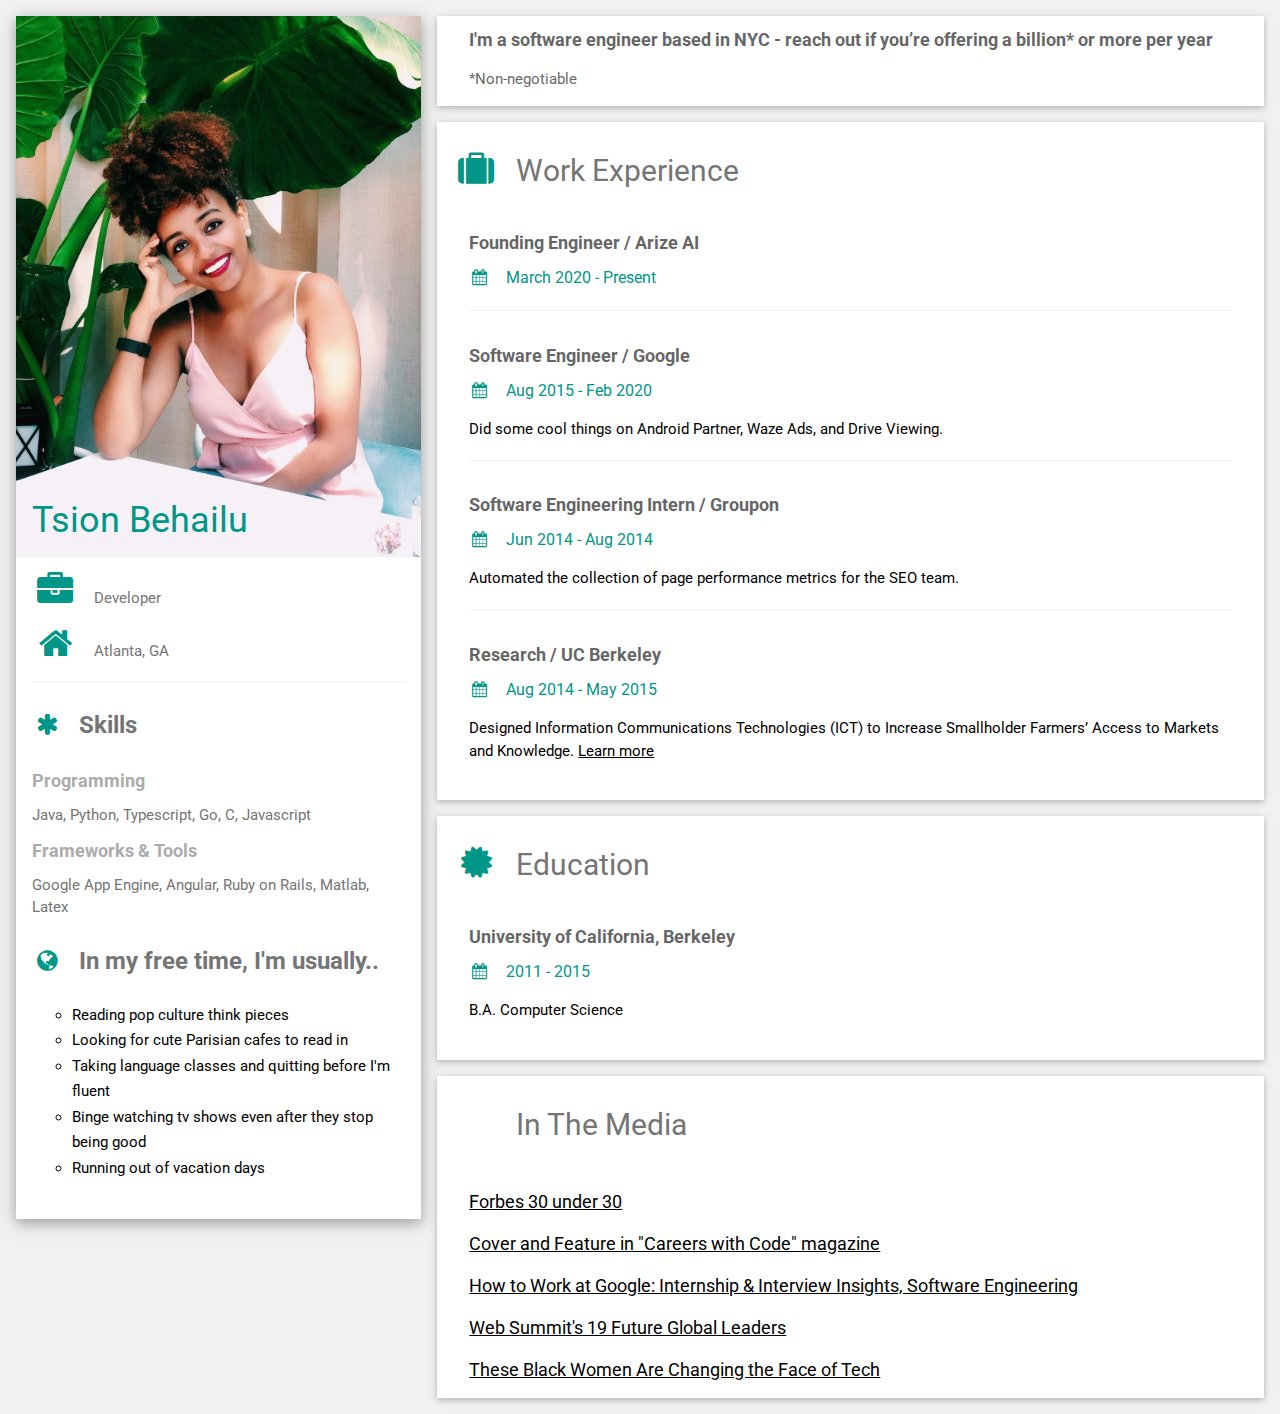
==== index.html @ 03ca297b "update location" ====
<!DOCTYPE html>
<html>

<head>
  <!-- Global site tag (gtag.js) - Google Analytics -->
  <script async src="https://www.googletagmanager.com/gtag/js?id=UA-127424694-1"></script>
  <script>
    window.dataLayer = window.dataLayer || [];

    function gtag() {
      dataLayer.push(arguments);
    }
    gtag('js', new Date());

    gtag('config', 'UA-127424694-1');
  </script>

  <title>Tsion Behailu</title>
  <meta charset="UTF-8">
  <meta name="viewport" content="width=device-width, initial-scale=1">
  <link rel="stylesheet" href="https://www.w3schools.com/w3css/4/w3.css">
  <link rel='stylesheet' href='https://fonts.googleapis.com/css?family=Roboto'>
  <link rel='stylesheet' href="https://use.fontawesome.com/releases/v5.3.1/css/all.css" integrity="sha384-mzrmE5qonljUremFsqc01SB46JvROS7bZs3IO2EmfFsd15uHvIt+Y8vEf7N7fWAU" crossorigin="anonymous">

  <link rel="stylesheet" href="https://cdnjs.cloudflare.com/ajax/libs/font-awesome/4.7.0/css/font-awesome.min.css">

  <style>
    html,
    body,
    h1,
    h2,
    h3,
    h4,
    h5,
    h6 {
      font-family: "Roboto", sans-serif
    }
  </style>

</head>

<body class="w3-light-grey">

  <!-- Page Container -->
  <div class="w3-content w3-margin-top" style="max-width:1400px;">

    <!-- The Grid -->
    <div class="w3-row-padding">

      <!-- Left Column -->
      <div class="w3-third">

        <div class="w3-white w3-text-grey w3-card-4">
          <div class="w3-display-container">
            <img src="images/avatar.jpg" style="width:100%" alt="Avatar">
            <div class="w3-display-bottomleft w3-container w3-text-teal">
              <h1>Tsion Behailu</h1>
            </div>
          </div>
          <div class="w3-container">
            <p><i class="fa fa-briefcase fa-fw w3-margin-right w3-xxlarge w3-text-teal"></i>Developer</p>
            <p><i class="fa fa-home fa-fw w3-margin-right w3-xxlarge w3-text-teal"></i>Atlanta, GA</p>
            <!-- <p><i class="fa fa-envelope fa-fw w3-margin-right w3-large w3-text-teal"></i>ex@mail.com</p> -->
            <!-- <p><i class="fa fa-phone fa-fw w3-margin-right w3-large w3-text-teal"></i>1224435534</p> -->
            <hr>

            <p class="w3-xlarge"><b><i class="fa fa-asterisk fa-fw w3-margin-right w3-text-teal"></i>Skills</b></p>
            <h5 class="w3-opacity"><b>Programming</b></h5>
            Java, Python, Typescript, Go, C, Javascript

            <h5 class="w3-opacity"><b>Frameworks & Tools</b></h5>
            Google App Engine, Angular, Ruby on Rails, Matlab, Latex
            <br>
            <p class="w3-xlarge w3-text-theme"><b><i class="fa fa-globe fa-fw w3-margin-right w3-text-teal"></i>In my free time, I'm usually..</b></p>
            <ul style="list-style-type:circle;color:black;line-height: 1.7em;">
              <li>Reading pop culture think pieces</li>
              <li>Looking for cute Parisian cafes to read in</li>
              <li>Taking language classes and quitting before I'm fluent</li>
              <li>Binge watching tv shows even after they stop being good</li>
              <li>Running out of vacation days</li>
            </ul>
            <br>
          </div>
        </div><br>

        <!-- End Left Column -->
      </div>


      <!-- Right Column -->
      <div class="w3-twothird">
        <div class="w3-container w3-card w3-white w3-margin-bottom">
          <div class="w3-container">
            <h5 class="w3-opacity"><b>I'm a software engineer based in NYC - reach out if you’re offering a billion* or more per year</b></h5>
            <p class="w3-opacity">*Non-negotiable</p>
          </div>
        </div>
        <div class="w3-container w3-card w3-white w3-margin-bottom">
          <h2 class="w3-text-grey w3-padding-16"><i class="fa fa-suitcase fa-fw w3-margin-right w3-xxlarge w3-text-teal"></i>Work Experience</h2>
          <div class="w3-container">
            <h5 class="w3-opacity"><b>Founding Engineer / Arize AI</b></h5>
            <h6 class="w3-text-teal"><i class="fa fa-calendar fa-fw w3-margin-right"></i>March 2020 - Present</h6>
            <hr>
          </div>
          <div class="w3-container">
            <h5 class="w3-opacity"><b>Software Engineer / Google</b></h5>
            <h6 class="w3-text-teal"><i class="fa fa-calendar fa-fw w3-margin-right"></i>Aug 2015 - Feb 2020</h6>
            <p>Did some cool things on Android Partner, Waze Ads, and Drive Viewing.</p>
            <hr>
          </div>
          <div class="w3-container">
            <h5 class="w3-opacity"><b>Software Engineering Intern / Groupon</b></h5>
            <h6 class="w3-text-teal"><i class="fa fa-calendar fa-fw w3-margin-right"></i>Jun 2014 - Aug 2014</h6>
            <p>Automated the collection of page performance metrics for the SEO team.</p>
            <hr>
          </div>
          <div class="w3-container">
            <h5 class="w3-opacity"><b>Research / UC Berkeley</b></h5>
            <h6 class="w3-text-teal"><i class="fa fa-calendar fa-fw w3-margin-right"></i>Aug 2014 - May 2015</h6>
            <p>Designed Information Communications Technologies (ICT) to Increase Smallholder Farmers’ Access to Markets and Knowledge.
              <a href="research.html">Learn more</a></p><br>
          </div>
        </div>

        <div class="w3-container w3-card w3-white w3-margin-bottom">
          <h2 class="w3-text-grey w3-padding-16"><i class="fa fa-certificate fa-fw w3-margin-right w3-xxlarge w3-text-teal"></i>Education</h2>
          <div class="w3-container">
            <h5 class="w3-opacity"><b>University of California, Berkeley</b></h5>
            <h6 class="w3-text-teal"><i class="fa fa-calendar fa-fw w3-margin-right"></i>2011 - 2015</h6>
            <p>B.A. Computer Science</p><br>
          </div>
        </div>

        <div class="w3-container w3-card w3-white">
          <h2 class="w3-text-grey w3-padding-16"><i class="fa fa-newspaper fa-fw w3-margin-right w3-xxlarge w3-text-teal"></i>In The Media</h2>
          <div class="w3-container">
            <p>
              <a href="https://www.forbes.com/profile/arize-ai/?list=30under30-enterprise-technology&sh=7c7bb59d7d0b">
                <h5>Forbes 30 under 30</h5>
              </a>
            </p>
            <p>
              <a href="https://issuu.com/refractionmedia/docs/careers_with_code_us">
                <h5>Cover and Feature in "Careers with Code" magazine</h5>
              </a>
            </p>
            <p>
              <a href="https://www.youtube.com/watch?v=P67uecluw1s">
                <h5>How to Work at Google: Internship & Interview Insights, Software Engineering</h5>
              </a>
            </p>
            <p>
              <a href="https://blog.websummit.com/say-hello-19-future-global-leaders/">
                <h5>Web Summit's 19 Future Global Leaders</h5>
              </a>
            </p>
            <p>
              <a href="https://www.theroot.com/the-10-these-black-women-in-computer-science-are-chang-1792811265">
                <h5>These Black Women Are Changing the Face of Tech</h5>
              </a>
            </p>
          </div>
        </div>
        <!-- End Right Column -->
      </div>

      <!-- End Grid -->
    </div>

    <!-- End Page Container -->
  </div>

  <footer class="w3-container w3-teal w3-center w3-margin-top">
<!--     <p style="margin-bottom: 10px;">Find me on social media.</p>
    <a href="http://linkedin.com/in/tbehailu"><i class="fa fa-2x fa-linkedin w3-hover-opacity"></i></a>
    <a href="http://github.com/tbehailu"><i class="fa fa-2x fa-github w3-hover-opacity" style="padding-left: 6px;"></i></a>
    <a href="http://twitter.com/xoxotsitsi"><i class="fa fa-2x fa-twitter w3-hover-opacity" style="padding-left: 6px;"></i></a>
    <a href="http://instagram.com/badgaltsitsi"><i class="fa fa-2x fa-instagram w3-hover-opacity" style="padding-left: 6px;"></i></a> -->
  </footer>

</body>

</html>
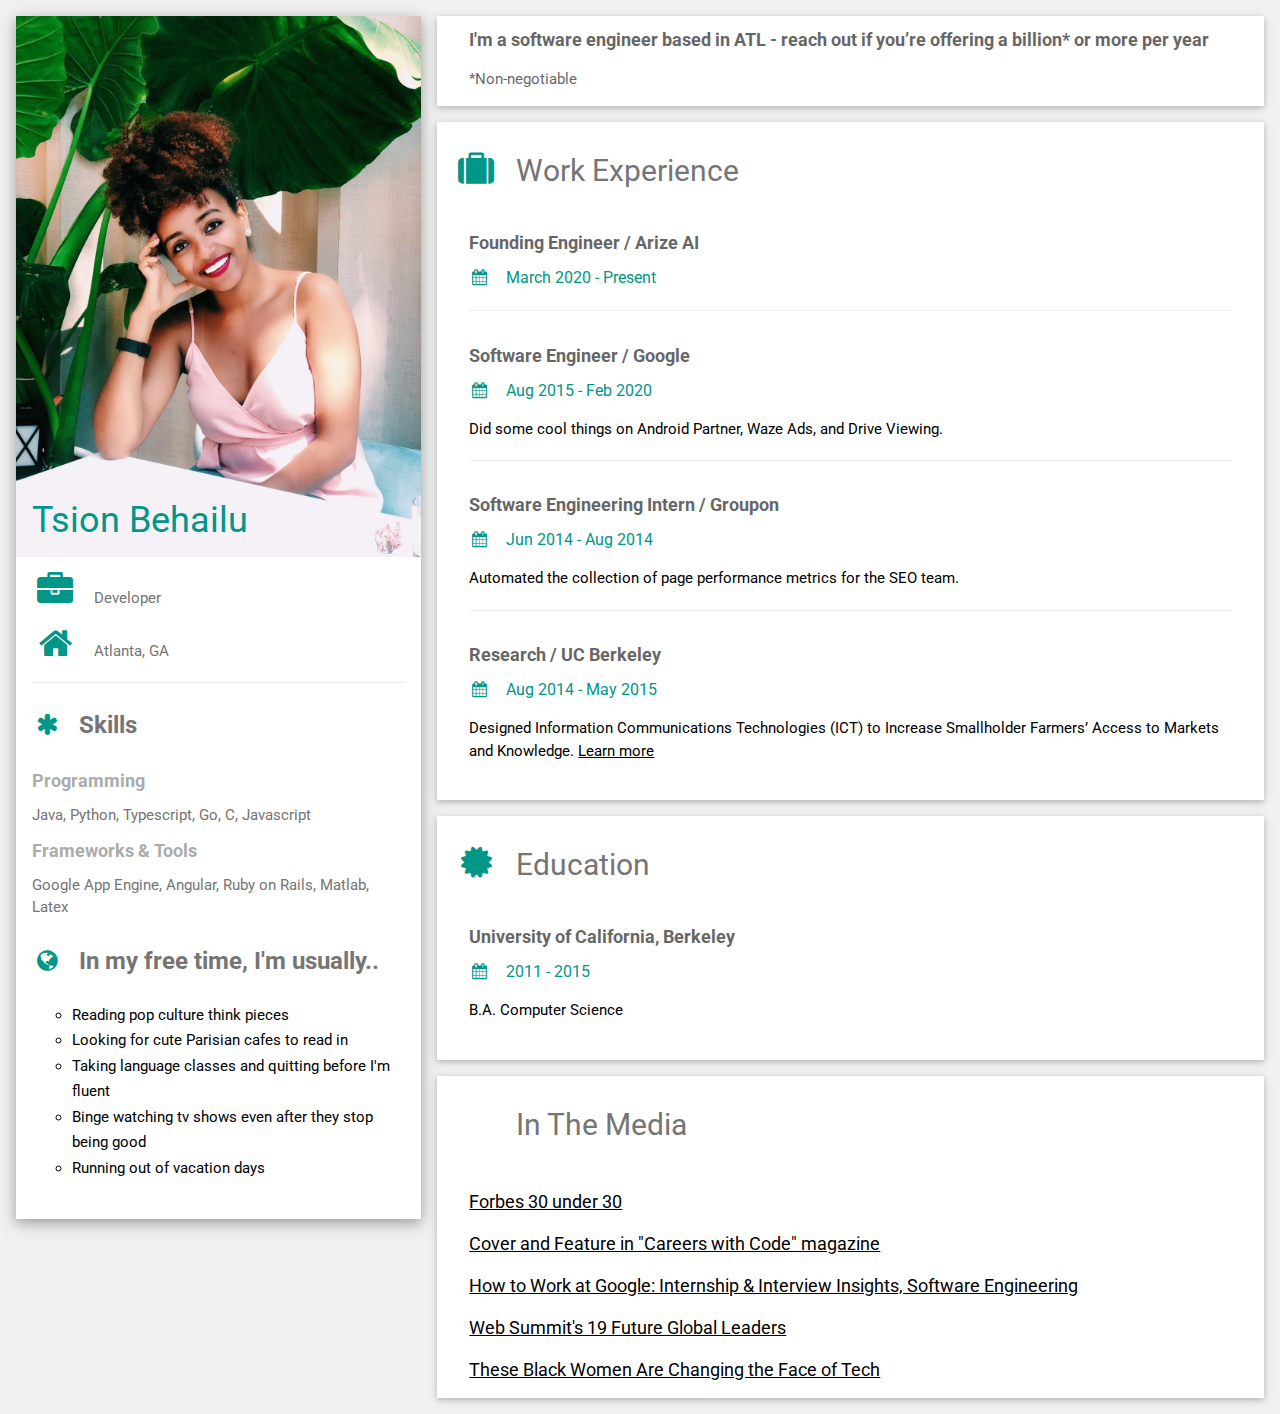
==== commit 8f1b069c: "update location in banner" ====
--- a/index.html
+++ b/index.html
@@ -91,7 +91,7 @@
       <div class="w3-twothird">
         <div class="w3-container w3-card w3-white w3-margin-bottom">
           <div class="w3-container">
-            <h5 class="w3-opacity"><b>I'm a software engineer based in NYC - reach out if you’re offering a billion* or more per year</b></h5>
+            <h5 class="w3-opacity"><b>I'm a software engineer based in ATL - reach out if you’re offering a billion* or more per year</b></h5>
             <p class="w3-opacity">*Non-negotiable</p>
           </div>
         </div>
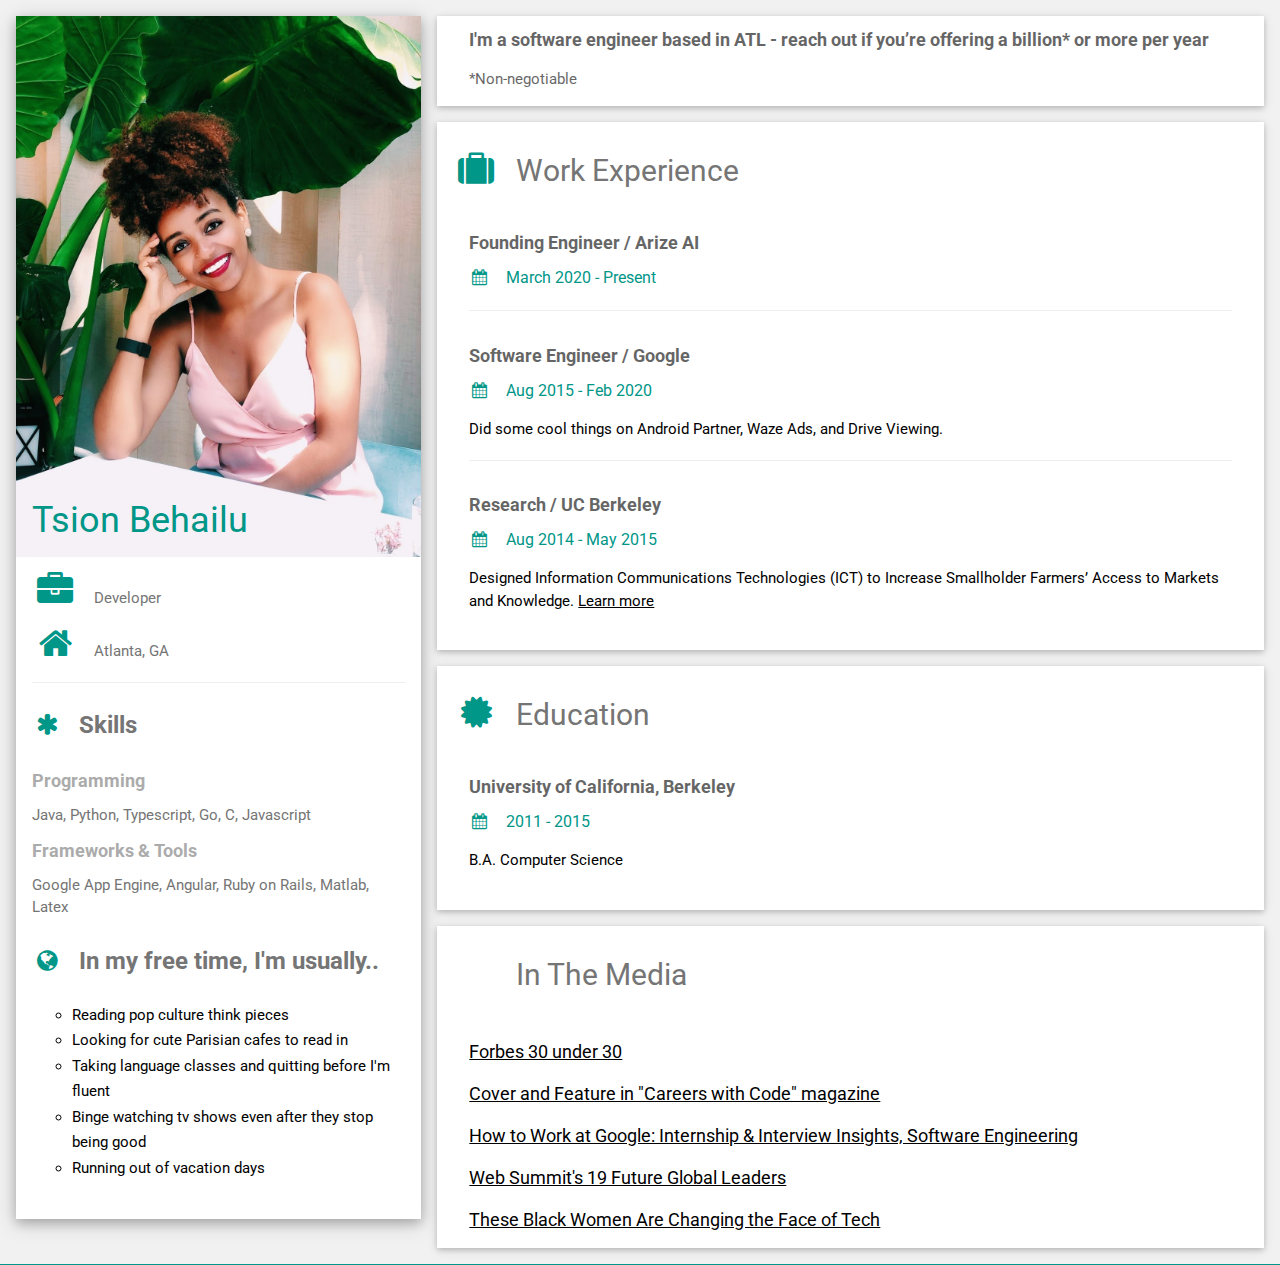
==== commit f973b0be: "comment out section" ====
--- a/index.html
+++ b/index.html
@@ -108,12 +108,12 @@
             <p>Did some cool things on Android Partner, Waze Ads, and Drive Viewing.</p>
             <hr>
           </div>
-          <div class="w3-container">
+<!--           <div class="w3-container">
             <h5 class="w3-opacity"><b>Software Engineering Intern / Groupon</b></h5>
             <h6 class="w3-text-teal"><i class="fa fa-calendar fa-fw w3-margin-right"></i>Jun 2014 - Aug 2014</h6>
             <p>Automated the collection of page performance metrics for the SEO team.</p>
             <hr>
-          </div>
+          </div> -->
           <div class="w3-container">
             <h5 class="w3-opacity"><b>Research / UC Berkeley</b></h5>
             <h6 class="w3-text-teal"><i class="fa fa-calendar fa-fw w3-margin-right"></i>Aug 2014 - May 2015</h6>
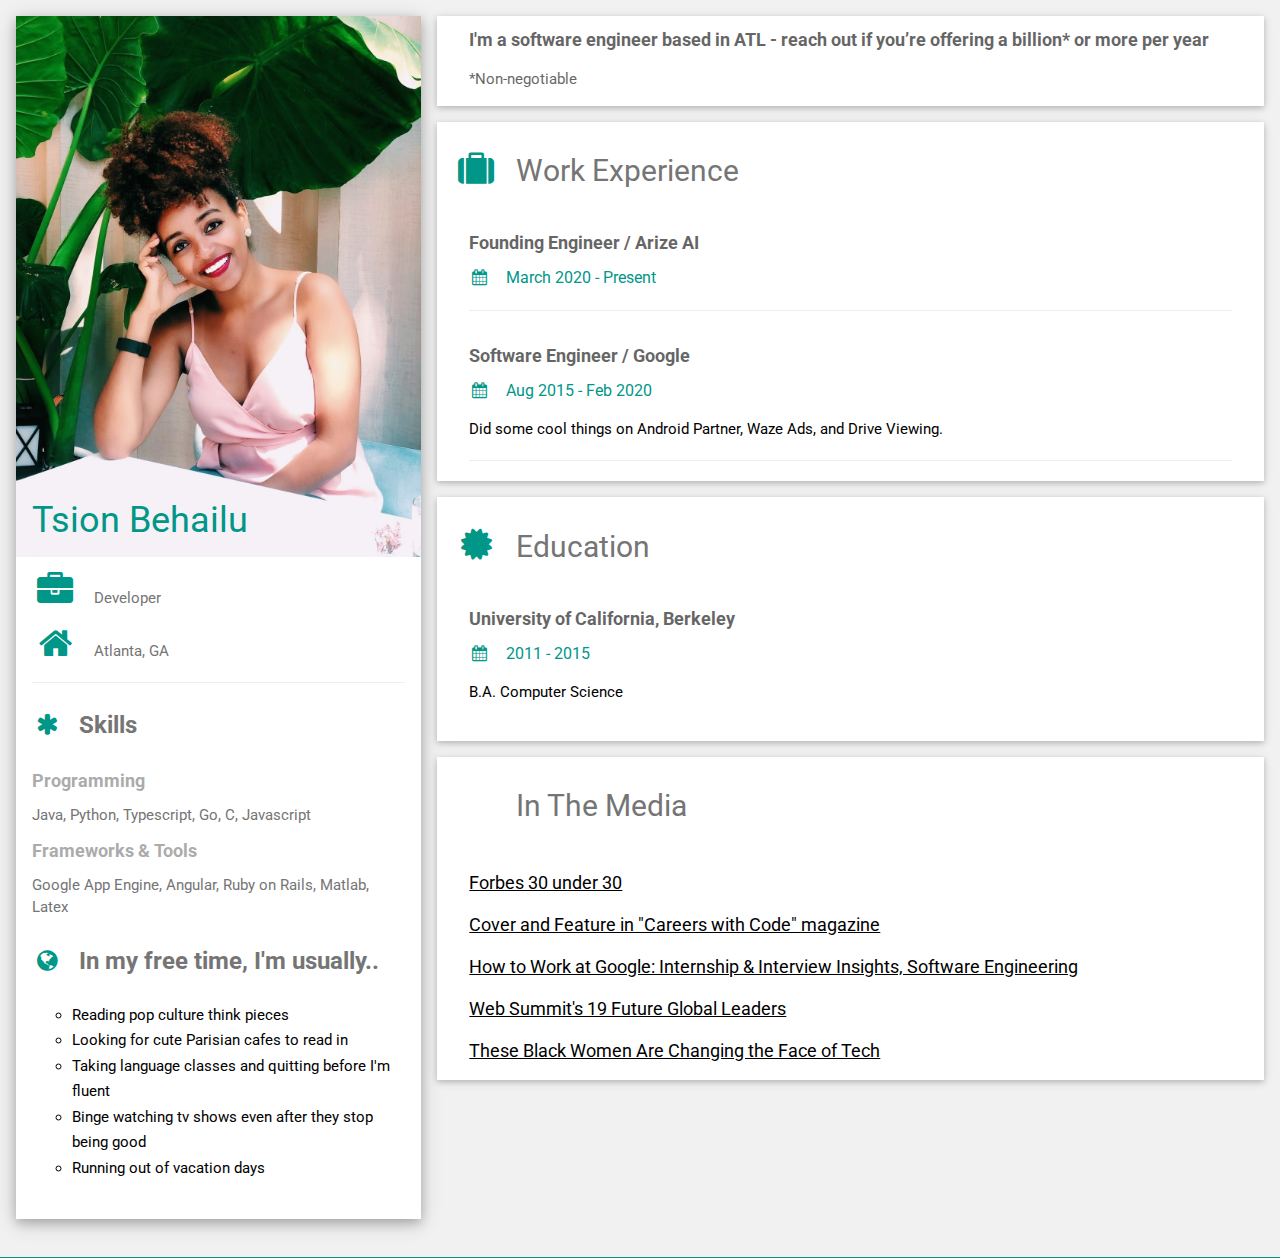
==== commit c4efdebd: "comment out another section" ====
--- a/index.html
+++ b/index.html
@@ -114,12 +114,12 @@
             <p>Automated the collection of page performance metrics for the SEO team.</p>
             <hr>
           </div> -->
-          <div class="w3-container">
+<!--           <div class="w3-container">
             <h5 class="w3-opacity"><b>Research / UC Berkeley</b></h5>
             <h6 class="w3-text-teal"><i class="fa fa-calendar fa-fw w3-margin-right"></i>Aug 2014 - May 2015</h6>
             <p>Designed Information Communications Technologies (ICT) to Increase Smallholder Farmers’ Access to Markets and Knowledge.
               <a href="research.html">Learn more</a></p><br>
-          </div>
+          </div> -->
         </div>
 
         <div class="w3-container w3-card w3-white w3-margin-bottom">
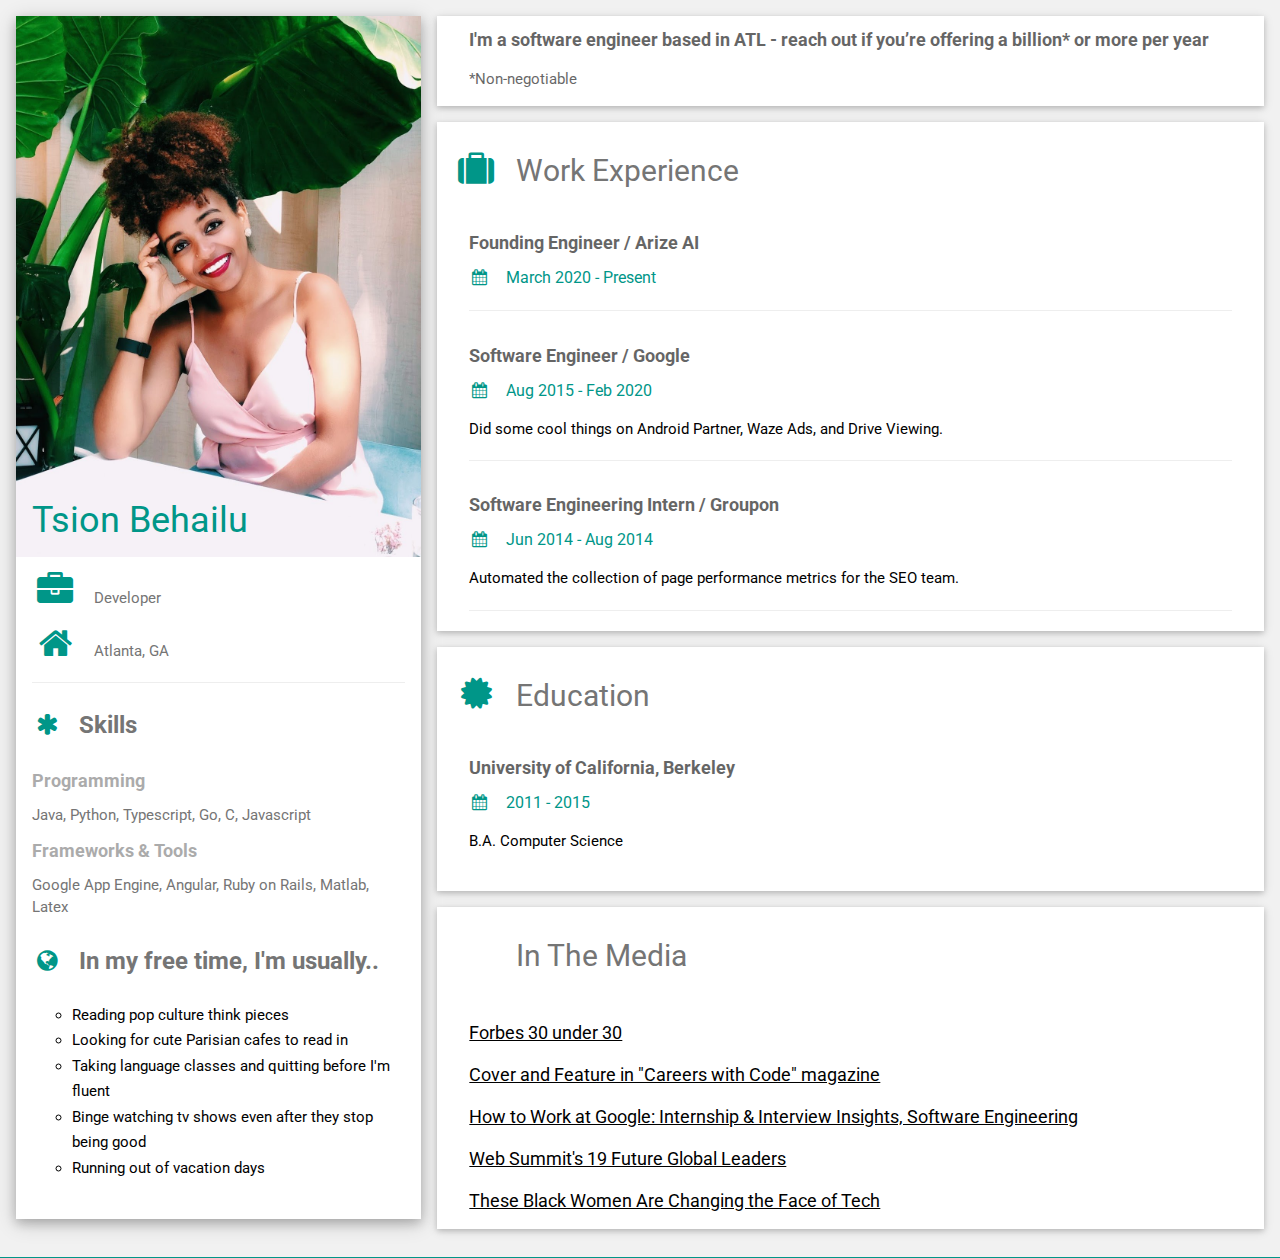
==== commit eca87c4d: "uncomment" ====
--- a/index.html
+++ b/index.html
@@ -108,12 +108,12 @@
             <p>Did some cool things on Android Partner, Waze Ads, and Drive Viewing.</p>
             <hr>
           </div>
-<!--           <div class="w3-container">
+          <div class="w3-container">
             <h5 class="w3-opacity"><b>Software Engineering Intern / Groupon</b></h5>
             <h6 class="w3-text-teal"><i class="fa fa-calendar fa-fw w3-margin-right"></i>Jun 2014 - Aug 2014</h6>
             <p>Automated the collection of page performance metrics for the SEO team.</p>
             <hr>
-          </div> -->
+          </div>
 <!--           <div class="w3-container">
             <h5 class="w3-opacity"><b>Research / UC Berkeley</b></h5>
             <h6 class="w3-text-teal"><i class="fa fa-calendar fa-fw w3-margin-right"></i>Aug 2014 - May 2015</h6>
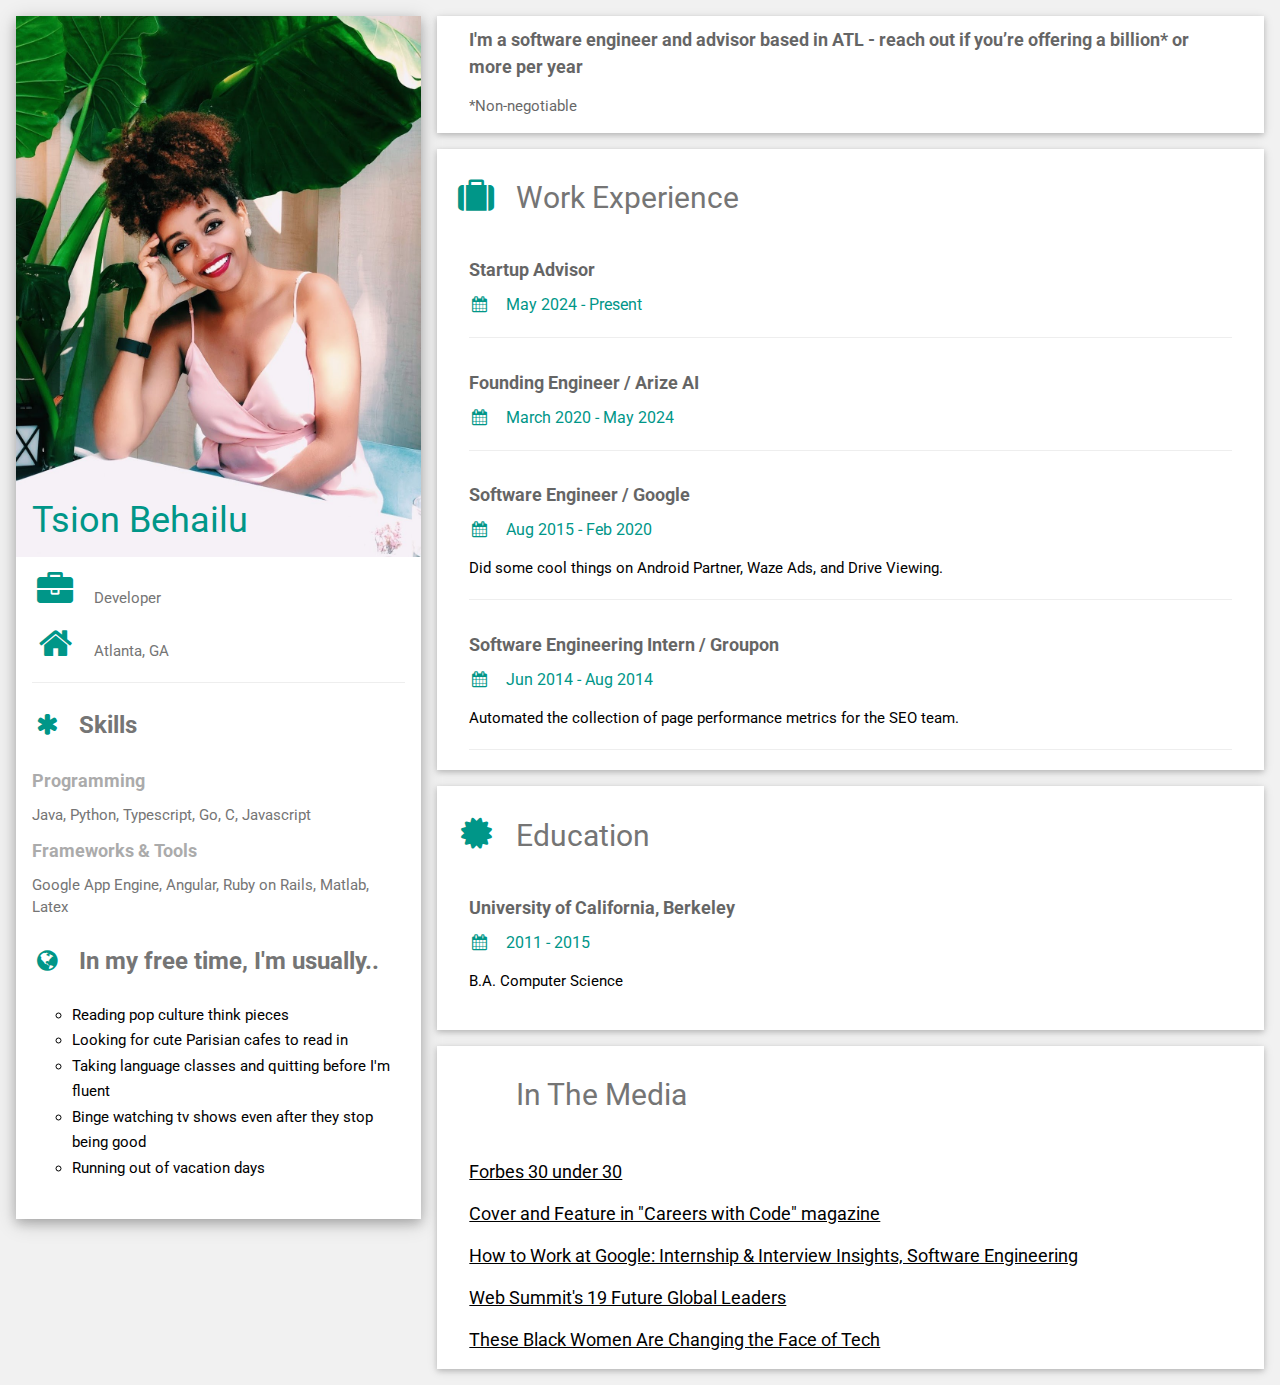
==== commit 74f9a679: "update role" ====
--- a/index.html
+++ b/index.html
@@ -91,15 +91,20 @@
       <div class="w3-twothird">
         <div class="w3-container w3-card w3-white w3-margin-bottom">
           <div class="w3-container">
-            <h5 class="w3-opacity"><b>I'm a software engineer based in ATL - reach out if you’re offering a billion* or more per year</b></h5>
+            <h5 class="w3-opacity"><b>I'm a software engineer and advisor based in ATL - reach out if you’re offering a billion* or more per year</b></h5>
             <p class="w3-opacity">*Non-negotiable</p>
           </div>
         </div>
         <div class="w3-container w3-card w3-white w3-margin-bottom">
           <h2 class="w3-text-grey w3-padding-16"><i class="fa fa-suitcase fa-fw w3-margin-right w3-xxlarge w3-text-teal"></i>Work Experience</h2>
           <div class="w3-container">
+            <h5 class="w3-opacity"><b>Startup Advisor</b></h5>
+            <h6 class="w3-text-teal"><i class="fa fa-calendar fa-fw w3-margin-right"></i>May 2024 - Present</h6>
+            <hr>
+          </div>
+          <div class="w3-container">
             <h5 class="w3-opacity"><b>Founding Engineer / Arize AI</b></h5>
-            <h6 class="w3-text-teal"><i class="fa fa-calendar fa-fw w3-margin-right"></i>March 2020 - Present</h6>
+            <h6 class="w3-text-teal"><i class="fa fa-calendar fa-fw w3-margin-right"></i>March 2020 - May 2024</h6>
             <hr>
           </div>
           <div class="w3-container">
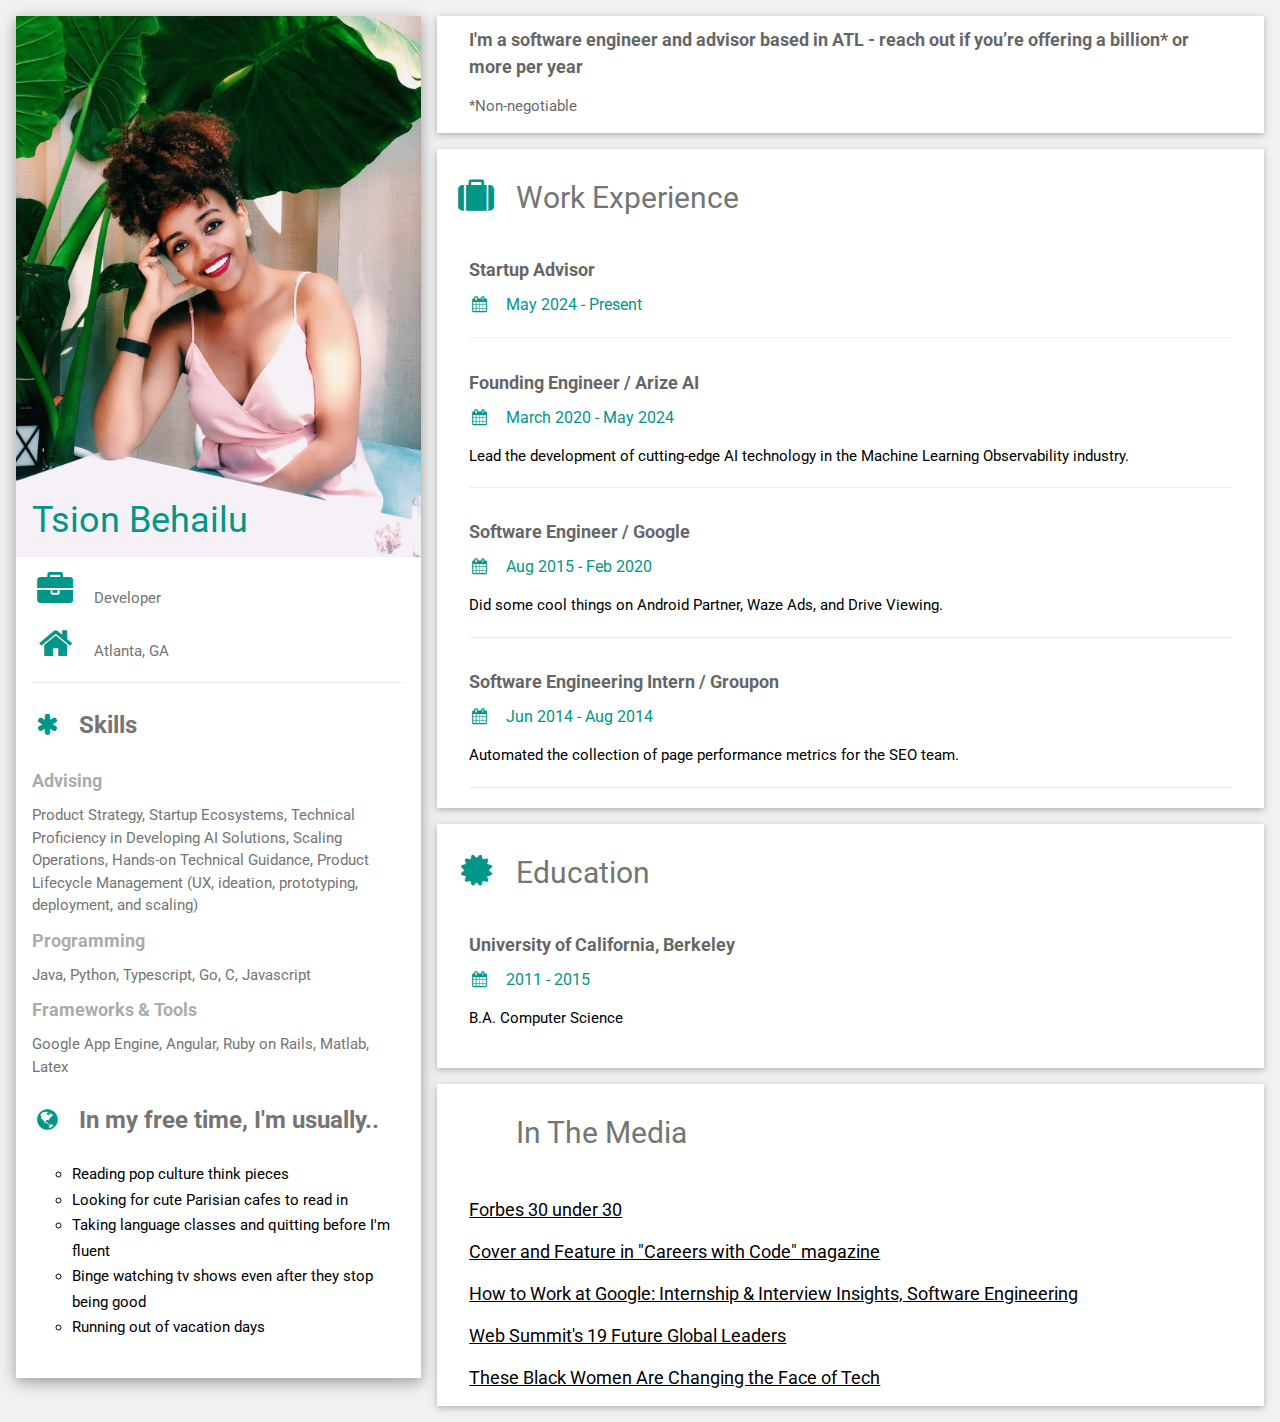
==== commit 0a38766a: "add more skills" ====
--- a/index.html
+++ b/index.html
@@ -65,6 +65,9 @@
             <hr>
 
             <p class="w3-xlarge"><b><i class="fa fa-asterisk fa-fw w3-margin-right w3-text-teal"></i>Skills</b></p>
+            <h5 class="w3-opacity"><b>Advising</b></h5>
+            Product Strategy, Startup Ecosystems, Technical Proficiency in Developing AI Solutions, Scaling Operations, Hands-on Technical Guidance, Product Lifecycle Management (UX, ideation, prototyping, deployment, and scaling)
+            
             <h5 class="w3-opacity"><b>Programming</b></h5>
             Java, Python, Typescript, Go, C, Javascript
 
@@ -105,6 +108,7 @@
           <div class="w3-container">
             <h5 class="w3-opacity"><b>Founding Engineer / Arize AI</b></h5>
             <h6 class="w3-text-teal"><i class="fa fa-calendar fa-fw w3-margin-right"></i>March 2020 - May 2024</h6>
+            <p>Lead the development of cutting-edge AI technology in the Machine Learning Observability industry.</p>
             <hr>
           </div>
           <div class="w3-container">
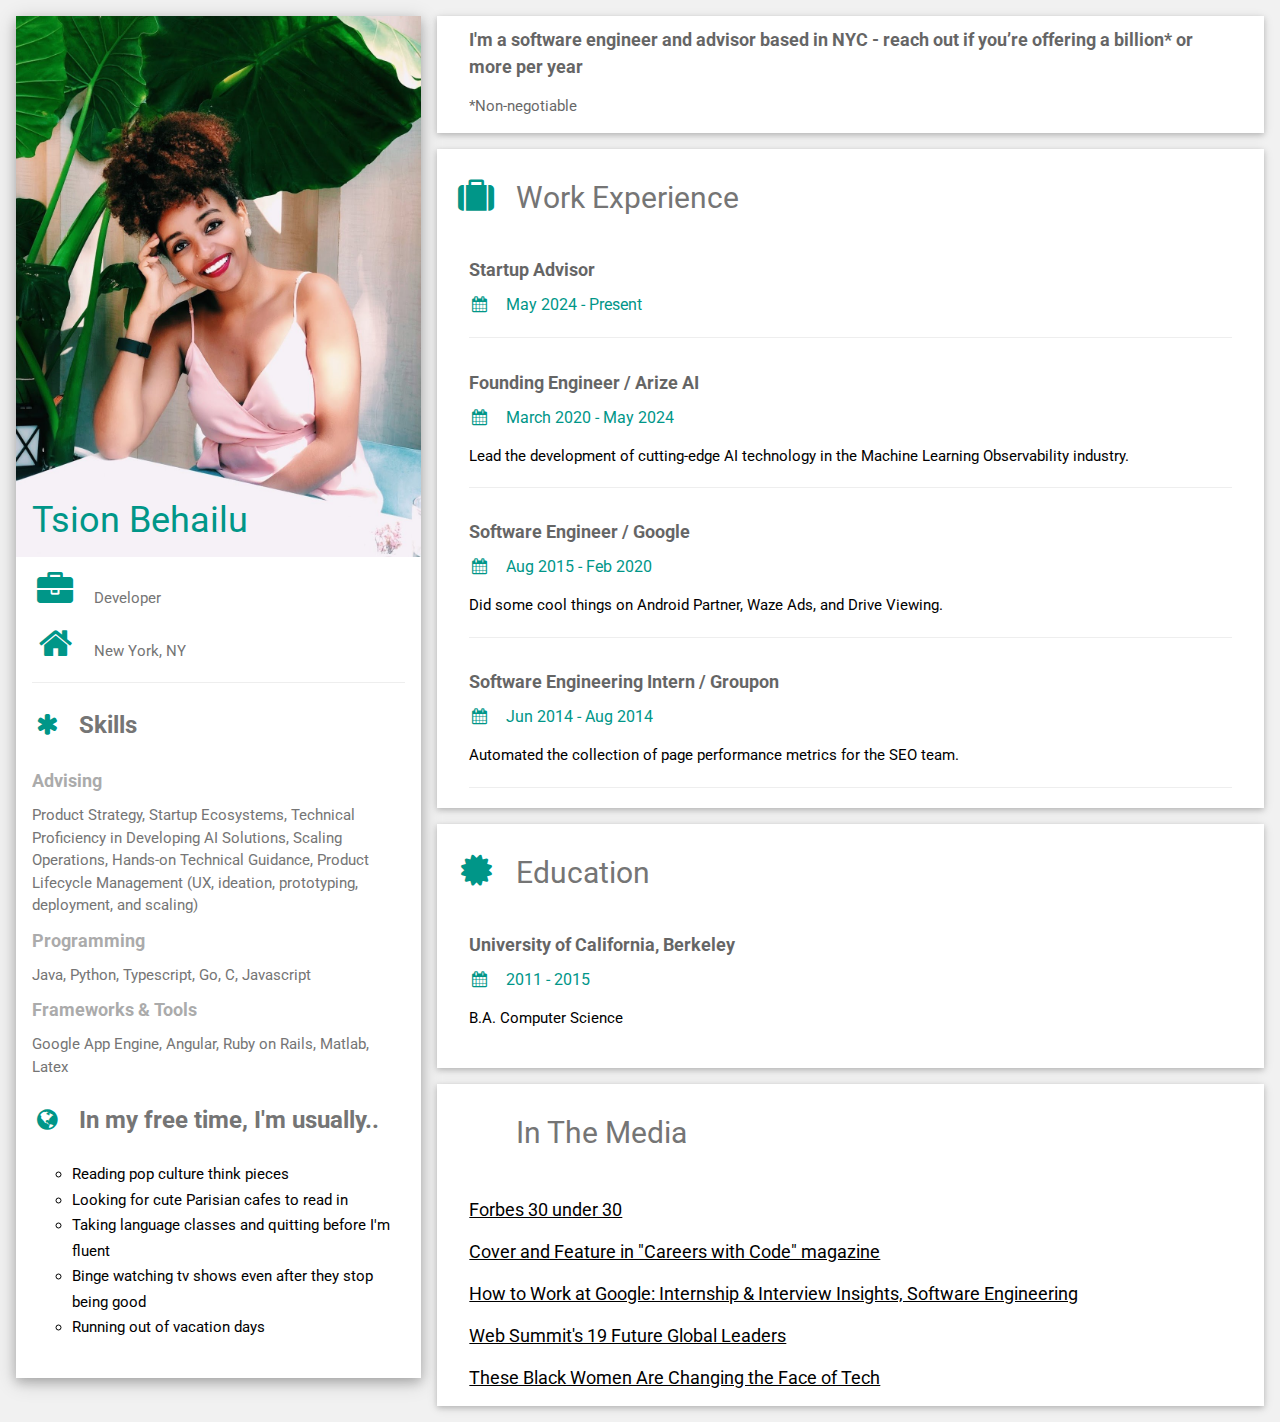
==== commit b692778c: "Update index.html" ====
--- a/index.html
+++ b/index.html
@@ -59,7 +59,7 @@
           </div>
           <div class="w3-container">
             <p><i class="fa fa-briefcase fa-fw w3-margin-right w3-xxlarge w3-text-teal"></i>Developer</p>
-            <p><i class="fa fa-home fa-fw w3-margin-right w3-xxlarge w3-text-teal"></i>Atlanta, GA</p>
+            <p><i class="fa fa-home fa-fw w3-margin-right w3-xxlarge w3-text-teal"></i>New York, NY</p>
             <!-- <p><i class="fa fa-envelope fa-fw w3-margin-right w3-large w3-text-teal"></i>ex@mail.com</p> -->
             <!-- <p><i class="fa fa-phone fa-fw w3-margin-right w3-large w3-text-teal"></i>1224435534</p> -->
             <hr>
@@ -94,7 +94,7 @@
       <div class="w3-twothird">
         <div class="w3-container w3-card w3-white w3-margin-bottom">
           <div class="w3-container">
-            <h5 class="w3-opacity"><b>I'm a software engineer and advisor based in ATL - reach out if you’re offering a billion* or more per year</b></h5>
+            <h5 class="w3-opacity"><b>I'm a software engineer and advisor based in NYC - reach out if you’re offering a billion* or more per year</b></h5>
             <p class="w3-opacity">*Non-negotiable</p>
           </div>
         </div>
